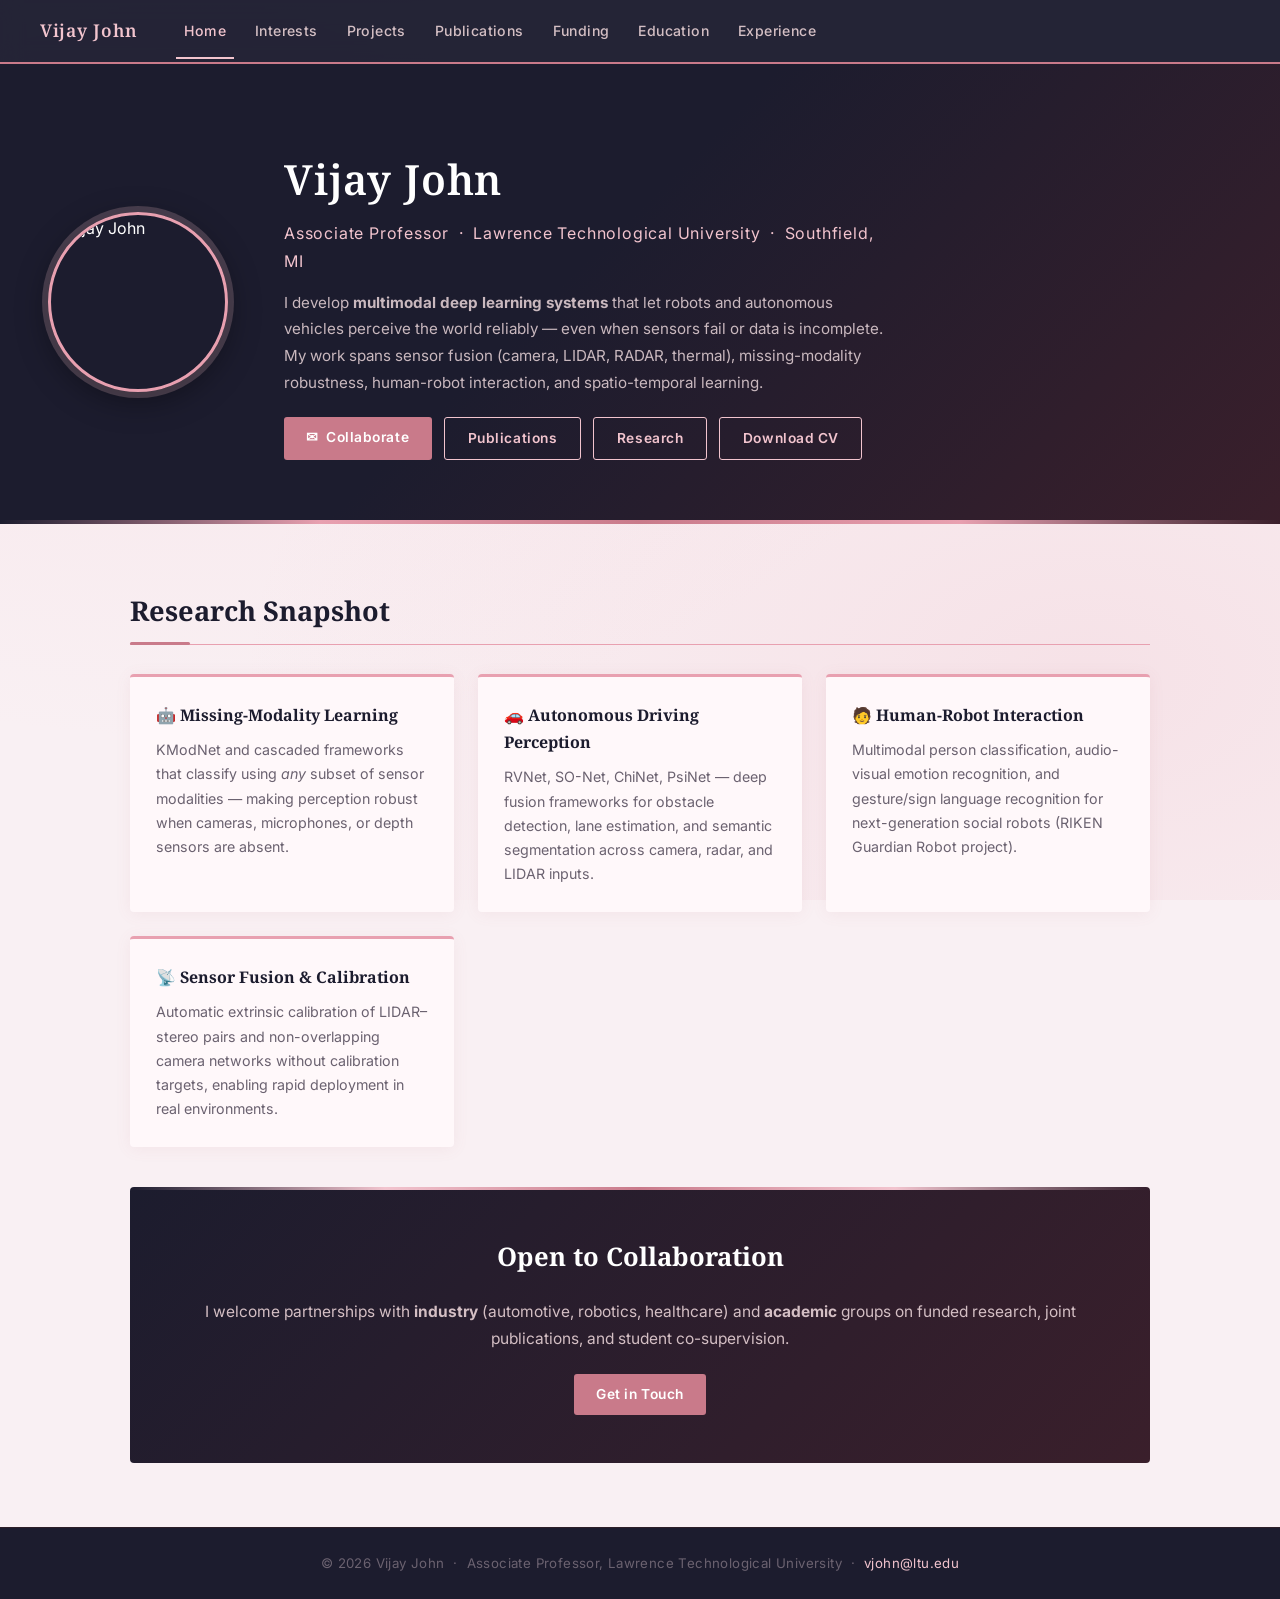
==== index.html @ f73c9e09 "Add files via upload" ====
<!DOCTYPE html>
<html lang="en">
<head>
  <meta charset="UTF-8"/><meta name="viewport" content="width=device-width,initial-scale=1.0"/>
  <title>Home – Vijay John</title>
  <link rel="stylesheet" href="style.css"/>
</head>
<body>
  <nav>
    <span class="brand">Vijay John</span>
      <a href="index.html" class="active">Home</a>
      <a href="interests.html" class="">Interests</a>
      <a href="projects.html" class="">Projects</a>
      <a href="publications.html" class="">Publications</a>
      <a href="funding.html" class="">Funding</a>
      <a href="education.html" class="">Education</a>
      <a href="experience.html" class="">Experience</a>
  </nav>

  <header class="hero">
    <img src="vijayjohn.jpeg" alt="Vijay John"/>
    <div class="hero-text">
      <h1>Vijay John</h1>
      <p class="title">Associate Professor &nbsp;·&nbsp; Lawrence Technological University &nbsp;·&nbsp; Southfield, MI</p>
      <p>I develop <strong>multimodal deep learning systems</strong> that let robots and autonomous vehicles perceive the world reliably — even when sensors fail or data is incomplete. My work spans sensor fusion (camera, LIDAR, RADAR, thermal), missing-modality robustness, human-robot interaction, and spatio-temporal learning.</p>
      <div class="hero-links">
        <a class="btn btn-primary" href="mailto:vjohn@ltu.edu">&#9993;&nbsp; Collaborate</a>
        <a class="btn btn-outline"  href="publications.html">Publications</a>
        <a class="btn btn-outline"  href="projects.html">Research</a>
        <a class="btn btn-outline"  href="CV_2026.pdf" target="_blank">Download CV</a>
      </div>
    </div>
  </header>

  <div class="section">
    <h2>Research Snapshot</h2>
    <div class="card-grid">
      <div class="card"><h3>🤖 Missing-Modality Learning</h3><p>KModNet and cascaded frameworks that classify using <em>any</em> subset of sensor modalities — making perception robust when cameras, microphones, or depth sensors are absent.</p></div>
      <div class="card"><h3>🚗 Autonomous Driving Perception</h3><p>RVNet, SO-Net, ChiNet, PsiNet — deep fusion frameworks for obstacle detection, lane estimation, and semantic segmentation across camera, radar, and LIDAR inputs.</p></div>
      <div class="card"><h3>🧑 Human-Robot Interaction</h3><p>Multimodal person classification, audio-visual emotion recognition, and gesture/sign language recognition for next-generation social robots (RIKEN Guardian Robot project).</p></div>
      <div class="card"><h3>📡 Sensor Fusion &amp; Calibration</h3><p>Automatic extrinsic calibration of LIDAR–stereo pairs and non-overlapping camera networks without calibration targets, enabling rapid deployment in real environments.</p></div>
    </div>
    <div class="collab-box">
      <h2>Open to Collaboration</h2>
      <p>I welcome partnerships with <strong>industry</strong> (automotive, robotics, healthcare) and <strong>academic</strong> groups on funded research, joint publications, and student co-supervision.</p>
      <a class="btn btn-primary" href="mailto:vjohn@ltu.edu">Get in Touch</a>
    </div>
  </div>
  <footer>
    &copy; 2026 Vijay John &nbsp;&middot;&nbsp; Associate Professor, Lawrence Technological University
    &nbsp;&middot;&nbsp; <a href="mailto:vjohn@ltu.edu">vjohn@ltu.edu</a>
  </footer>
</body>
</html>
---- style.css ----
/* style.css — Sakura-inspired elegant theme */
@import url('https://fonts.googleapis.com/css2?family=Noto+Serif:ital,wght@0,400;0,600;1,400&family=Inter:wght@300;400;500;600&display=swap');

:root {
  --ink:        #1c1c2e;
  --sakura-1:   #f2c4ce;   /* soft petal pink */
  --sakura-2:   #e8a0b0;   /* deeper petal    */
  --sakura-3:   #c97a8a;   /* dark petal      */
  --mist:       #f9f0f3;   /* misty background */
  --parchment:  #fff8fa;   /* card background  */
  --stone:      #6b6270;   /* muted text       */
  --gold:       #b5804a;   /* accent gold      */
  --white:      #ffffff;
}

* { margin: 0; padding: 0; box-sizing: border-box; }

body {
  font-family: 'Inter', sans-serif;
  background: var(--mist);
  color: var(--ink);
  line-height: 1.7;
}

/* ── subtle washi-paper texture via gradient ── */
body::before {
  content: '';
  position: fixed; inset: 0; z-index: -1;
  background:
    radial-gradient(ellipse at 15% 20%, rgba(242,196,206,.25) 0%, transparent 55%),
    radial-gradient(ellipse at 85% 75%, rgba(232,160,176,.18) 0%, transparent 55%),
    var(--mist);
}

/* ══ NAV ══════════════════════════════════════════════════════════ */
nav {
  background: rgba(28, 28, 46, 0.96);
  backdrop-filter: blur(10px);
  position: sticky; top: 0; z-index: 100;
  display: flex; align-items: center; flex-wrap: wrap;
  padding: 0 2.5rem;
  border-bottom: 2px solid var(--sakura-3);
}
nav .brand {
  color: var(--sakura-1);
  font-family: 'Noto Serif', serif;
  font-size: 1.1rem; font-weight: 600;
  padding: 1rem 2rem 1rem 0;
  letter-spacing: .04em;
}
nav a {
  color: #d4bfc4;
  text-decoration: none;
  padding: 1rem .9rem;
  font-size: .88rem;
  font-weight: 500;
  letter-spacing: .03em;
  transition: color .25s;
  position: relative;
}
nav a::after {
  content: '';
  position: absolute; bottom: 0; left: 50%; right: 50%;
  height: 2px; background: var(--sakura-1);
  transition: left .25s, right .25s;
}
nav a:hover::after, nav a.active::after { left: .4rem; right: .4rem; }
nav a:hover, nav a.active { color: var(--sakura-1); }

/* ══ HERO ════════════════════════════════════════════════════════= */
.hero {
  background: linear-gradient(135deg, var(--ink) 45%, #3a1f2b 100%);
  color: var(--white);
  padding: 5rem 3rem 4rem;
  display: flex; align-items: center; gap: 3.5rem; flex-wrap: wrap;
  position: relative; overflow: hidden;
}
/* subtle horizontal brush stroke decoration */
.hero::after {
  content: '';
  position: absolute; bottom: 0; left: 0; right: 0;
  height: 4px;
  background: linear-gradient(90deg, transparent, var(--sakura-2), var(--sakura-3), var(--sakura-2), transparent);
}
.hero img {
  width: 180px; height: 180px; border-radius: 50%;
  border: 3px solid var(--sakura-2);
  box-shadow: 0 0 0 6px rgba(242,196,206,.2), 0 8px 32px rgba(0,0,0,.4);
  object-fit: cover; flex-shrink: 0;
}
.hero-text h1 {
  font-family: 'Noto Serif', serif;
  font-size: 2.6rem; font-weight: 600;
  letter-spacing: .02em; margin-bottom: .3rem;
}
.hero-text .title {
  font-size: 1rem; color: var(--sakura-1);
  font-weight: 400; letter-spacing: .05em;
  margin-bottom: .9rem;
}
.hero-text p {
  font-size: .95rem; max-width: 600px;
  color: #c9b8be; line-height: 1.75;
}
.hero-links { margin-top: 1.3rem; display: flex; gap: .8rem; flex-wrap: wrap; }

.btn {
  display: inline-block; padding: .55rem 1.4rem;
  border-radius: 3px; font-size: .86rem;
  font-weight: 600; letter-spacing: .04em;
  text-decoration: none; transition: all .2s;
}
.btn-primary { background: var(--sakura-3); color: #fff; }
.btn-outline  { border: 1.5px solid var(--sakura-1); color: var(--sakura-1); }
.btn:hover { opacity: .85; transform: translateY(-2px); box-shadow: 0 4px 14px rgba(0,0,0,.2); }

/* ══ SECTION ═══════════════════════════════════════════════════════ */
.section { padding: 4rem 2.5rem; max-width: 1100px; margin: 0 auto; }

.section h2 {
  font-family: 'Noto Serif', serif;
  font-size: 1.7rem; color: var(--ink);
  margin-bottom: 1.8rem;
  padding-bottom: .6rem;
  border-bottom: 1px solid var(--sakura-2);
  position: relative;
}
.section h2::after {
  content: '';
  position: absolute; bottom: -1px; left: 0;
  width: 60px; height: 3px;
  background: var(--sakura-3);
  border-radius: 2px;
}

/* ══ CARDS ══════════════════════════════════════════════════════════ */
.card-grid { display: grid; grid-template-columns: repeat(auto-fill, minmax(290px,1fr)); gap: 1.5rem; }

.card {
  background: var(--parchment);
  border-radius: 4px;
  padding: 1.6rem;
  box-shadow: 0 2px 16px rgba(180,100,120,.08);
  border-top: 3px solid var(--sakura-2);
  transition: transform .25s, box-shadow .25s;
}
.card:hover {
  transform: translateY(-5px);
  box-shadow: 0 8px 28px rgba(180,100,120,.15);
  border-top-color: var(--sakura-3);
}
.card h3 {
  font-family: 'Noto Serif', serif;
  color: var(--ink); font-size: 1rem;
  margin-bottom: .55rem;
}
.card .meta {
  font-size: .78rem; color: var(--sakura-3);
  font-weight: 600; letter-spacing: .05em;
  text-transform: uppercase; margin-bottom: .6rem;
}
.card p, .card ul { font-size: .89rem; color: var(--stone); line-height: 1.7; }
.card ul { padding-left: 1.2rem; }
.card ul li { margin-bottom: .35rem; }

.tag {
  display: inline-block;
  background: rgba(201,122,138,.1);
  color: var(--sakura-3);
  font-size: .73rem; font-weight: 600;
  padding: .2rem .7rem; border-radius: 2px;
  margin: .25rem .2rem 0 0; letter-spacing: .03em;
}

/* ══ TIMELINE ═══════════════════════════════════════════════════════ */
.timeline { position: relative; padding-left: 2.2rem; }
.timeline::before {
  content: ''; position: absolute; left: .7rem; top: 0; bottom: 0;
  width: 1px; background: linear-gradient(to bottom, var(--sakura-2), transparent);
}
.tl-item { position: relative; margin-bottom: 2rem; }
.tl-item::before {
  content: ''; position: absolute; left: -1.9rem; top: .5rem;
  width: 11px; height: 11px; border-radius: 50%;
  background: var(--parchment);
  border: 2px solid var(--sakura-3);
  box-shadow: 0 0 0 3px rgba(201,122,138,.2);
}
.tl-item h3 {
  font-family: 'Noto Serif', serif;
  font-size: 1.02rem; color: var(--ink);
}
.tl-item .tl-meta {
  font-size: .79rem; color: var(--sakura-3);
  font-weight: 600; letter-spacing: .05em;
  text-transform: uppercase; margin: .25rem 0 .5rem;
}
.tl-item p { font-size: .89rem; color: var(--stone); line-height: 1.7; }

/* ══ PUBLICATION LIST ═══════════════════════════════════════════════ */
.pub-list { list-style: none; }
.pub-list li {
  background: var(--parchment);
  border-radius: 3px;
  padding: 1.1rem 1.4rem 1.1rem 1.6rem;
  margin-bottom: 1rem;
  box-shadow: 0 1px 8px rgba(180,100,120,.07);
  border-left: 3px solid var(--sakura-2);
  font-size: .89rem; line-height: 1.7;
  transition: border-color .2s;
}
.pub-list li:hover { border-left-color: var(--sakura-3); }
.pub-list li .venue { font-style: italic; color: #888; }
.pub-list li .award { color: var(--gold); font-weight: 700; font-size: .8rem; }

/* ══ INTERESTS ══════════════════════════════════════════════════════ */
.interest-grid { display: grid; grid-template-columns: repeat(auto-fill, minmax(230px,1fr)); gap: 1.4rem; }
.interest-card {
  background: var(--parchment); border-radius: 4px;
  padding: 1.6rem 1.4rem;
  box-shadow: 0 2px 12px rgba(180,100,120,.08);
  text-align: center;
  border-bottom: 2px solid var(--sakura-1);
  transition: border-color .2s, transform .2s;
}
.interest-card:hover { border-bottom-color: var(--sakura-3); transform: translateY(-3px); }
.interest-card .icon { font-size: 2rem; margin-bottom: .7rem; }
.interest-card h3 { font-family: 'Noto Serif', serif; color: var(--ink); font-size: .97rem; margin-bottom: .45rem; }
.interest-card p  { font-size: .85rem; color: var(--stone); line-height: 1.6; }

/* ══ COLLAB CTA ══════════════════════════════════════════════════════ */
.collab-box {
  background: linear-gradient(135deg, var(--ink) 0%, #3a1f2b 100%);
  color: var(--white); border-radius: 4px;
  padding: 3rem 2.5rem; text-align: center; margin-top: 2.5rem;
  position: relative; overflow: hidden;
}
.collab-box::before {
  content: '';
  position: absolute; top: 0; left: 0; right: 0;
  height: 3px;
  background: linear-gradient(90deg, transparent, var(--sakura-1), var(--sakura-3), var(--sakura-1), transparent);
}
.collab-box h2 {
  border: none; color: var(--white);
  font-size: 1.6rem; margin-bottom: .7rem;
}
.collab-box h2::after { display: none; }
.collab-box p { color: #d4bfc4; margin-bottom: 1.4rem; font-size: .97rem; }

/* ══ FOOTER ══════════════════════════════════════════════════════════ */
footer {
  background: var(--ink);
  color: var(--stone);
  text-align: center;
  padding: 1.5rem;
  font-size: .83rem;
  border-top: 1px solid #2e1f28;
  letter-spacing: .03em;
}
footer a { color: var(--sakura-1); text-decoration: none; }

/* ══ RESPONSIVE ══════════════════════════════════════════════════════ */
@media (max-width: 640px) {
  .hero { flex-direction: column; text-align: center; padding: 3rem 1.5rem; }
  .hero-links { justify-content: center; }
  .section { padding: 2.5rem 1.2rem; }
  nav { padding: 0 1rem; }
}
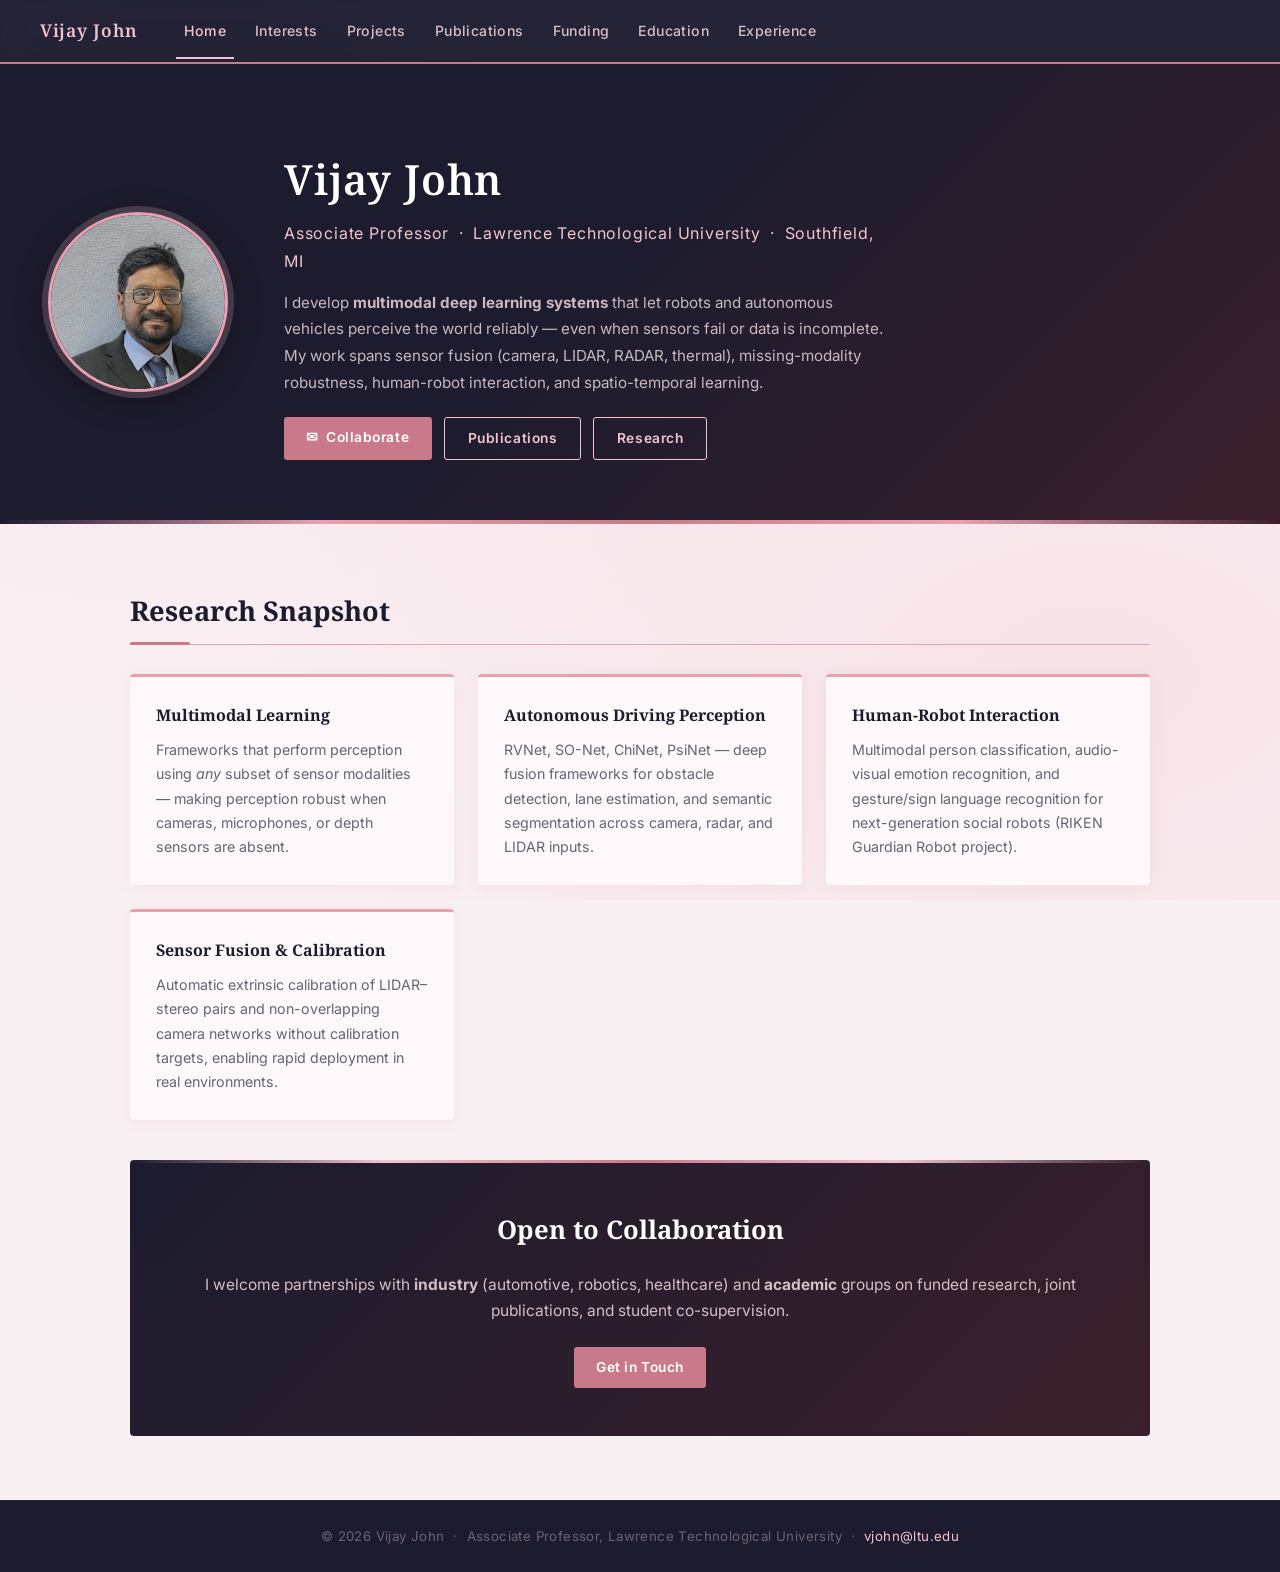
==== commit 788ecdcf: "Update index.html" ====
--- a/index.html
+++ b/index.html
@@ -18,7 +18,7 @@
   </nav>
 
   <header class="hero">
-    <img src="vijayjohn.jpeg" alt="Vijay John"/>
+    <img src="Vijay_Bio.png" alt="Vijay John"/>
     <div class="hero-text">
       <h1>Vijay John</h1>
       <p class="title">Associate Professor &nbsp;·&nbsp; Lawrence Technological University &nbsp;·&nbsp; Southfield, MI</p>
@@ -27,7 +27,6 @@
         <a class="btn btn-primary" href="mailto:vjohn@ltu.edu">&#9993;&nbsp; Collaborate</a>
         <a class="btn btn-outline"  href="publications.html">Publications</a>
         <a class="btn btn-outline"  href="projects.html">Research</a>
-        <a class="btn btn-outline"  href="CV_2026.pdf" target="_blank">Download CV</a>
       </div>
     </div>
   </header>
@@ -35,10 +34,10 @@
   <div class="section">
     <h2>Research Snapshot</h2>
     <div class="card-grid">
-      <div class="card"><h3>🤖 Missing-Modality Learning</h3><p>KModNet and cascaded frameworks that classify using <em>any</em> subset of sensor modalities — making perception robust when cameras, microphones, or depth sensors are absent.</p></div>
-      <div class="card"><h3>🚗 Autonomous Driving Perception</h3><p>RVNet, SO-Net, ChiNet, PsiNet — deep fusion frameworks for obstacle detection, lane estimation, and semantic segmentation across camera, radar, and LIDAR inputs.</p></div>
-      <div class="card"><h3>🧑 Human-Robot Interaction</h3><p>Multimodal person classification, audio-visual emotion recognition, and gesture/sign language recognition for next-generation social robots (RIKEN Guardian Robot project).</p></div>
-      <div class="card"><h3>📡 Sensor Fusion &amp; Calibration</h3><p>Automatic extrinsic calibration of LIDAR–stereo pairs and non-overlapping camera networks without calibration targets, enabling rapid deployment in real environments.</p></div>
+      <div class="card"><h3>Multimodal Learning</h3><p> Frameworks that perform perception using <em>any</em> subset of sensor modalities — making perception robust when cameras, microphones, or depth sensors are absent.</p></div>
+      <div class="card"><h3>Autonomous Driving Perception</h3><p>RVNet, SO-Net, ChiNet, PsiNet — deep fusion frameworks for obstacle detection, lane estimation, and semantic segmentation across camera, radar, and LIDAR inputs.</p></div>
+      <div class="card"><h3>Human-Robot Interaction</h3><p>Multimodal person classification, audio-visual emotion recognition, and gesture/sign language recognition for next-generation social robots (RIKEN Guardian Robot project).</p></div>
+      <div class="card"><h3>Sensor Fusion &amp; Calibration</h3><p>Automatic extrinsic calibration of LIDAR–stereo pairs and non-overlapping camera networks without calibration targets, enabling rapid deployment in real environments.</p></div>
     </div>
     <div class="collab-box">
       <h2>Open to Collaboration</h2>
@@ -51,4 +50,4 @@
     &nbsp;&middot;&nbsp; <a href="mailto:vjohn@ltu.edu">vjohn@ltu.edu</a>
   </footer>
 </body>
-</html>+</html>
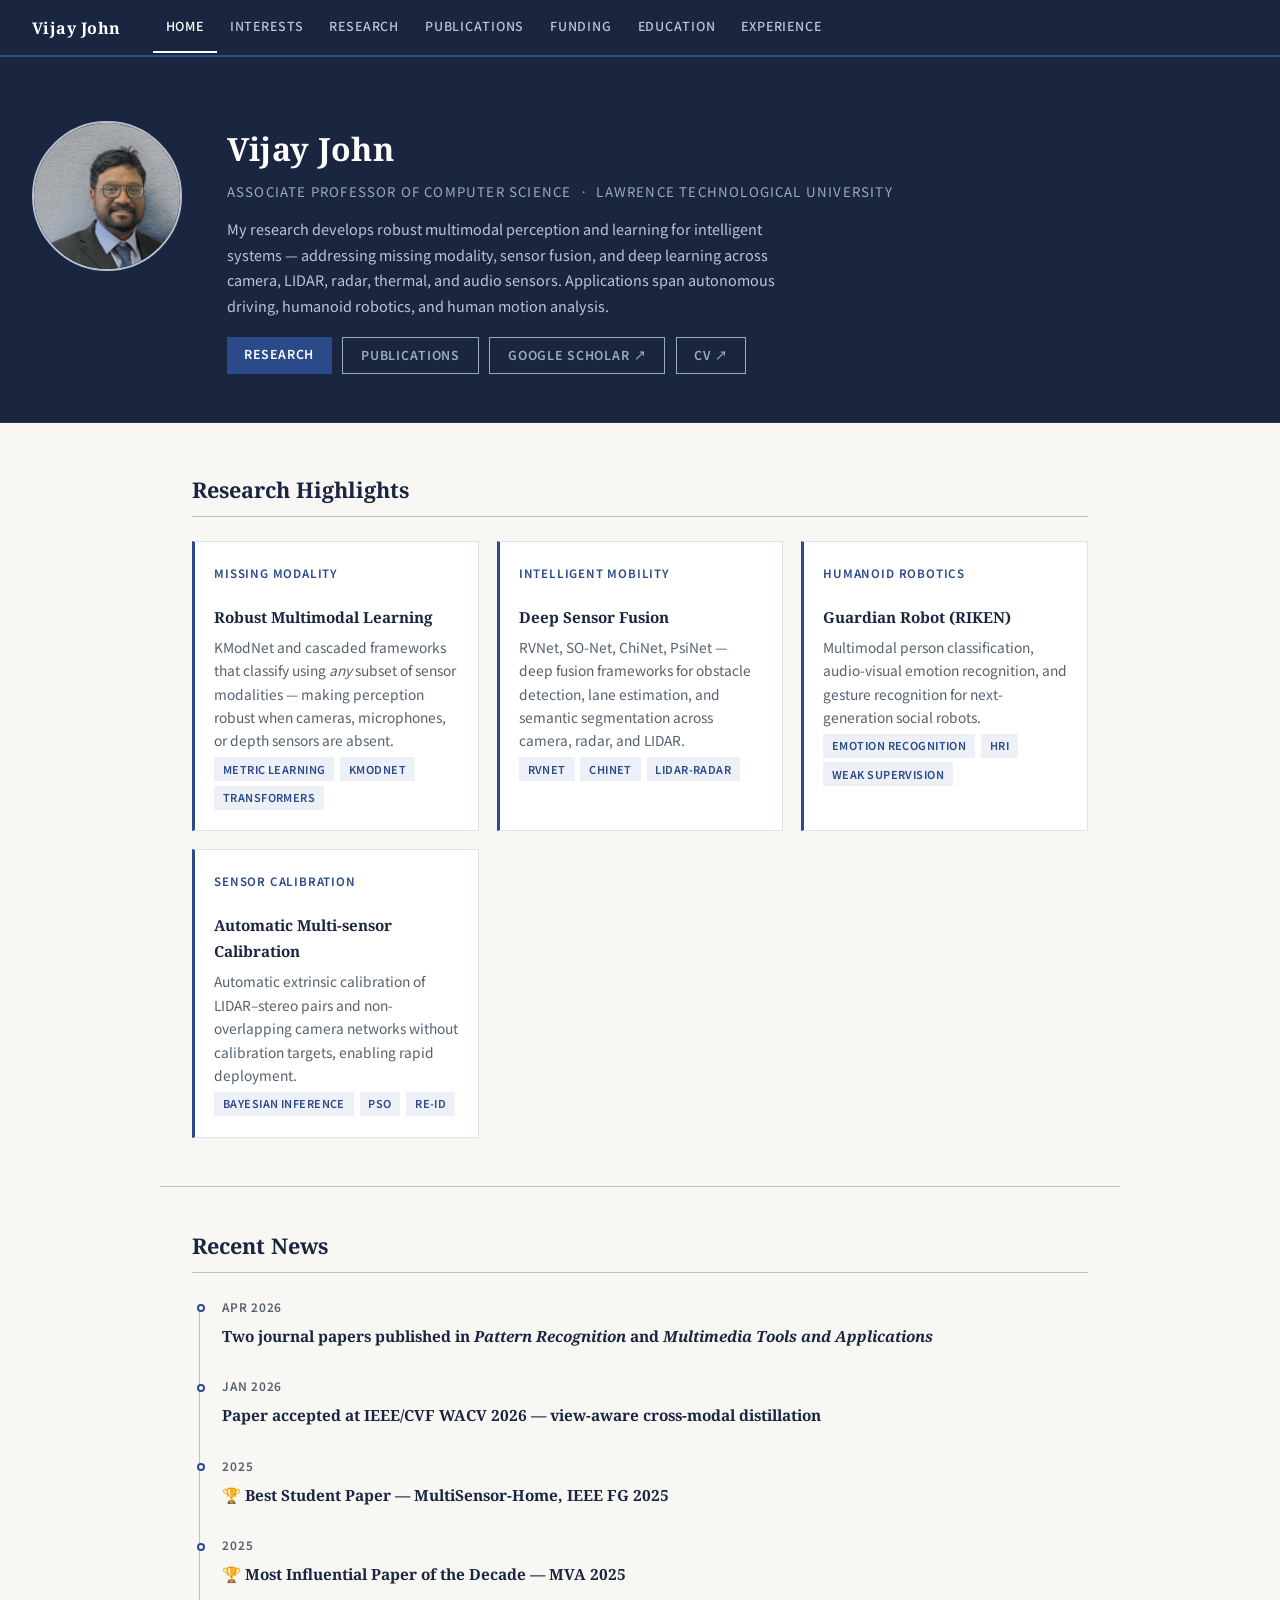
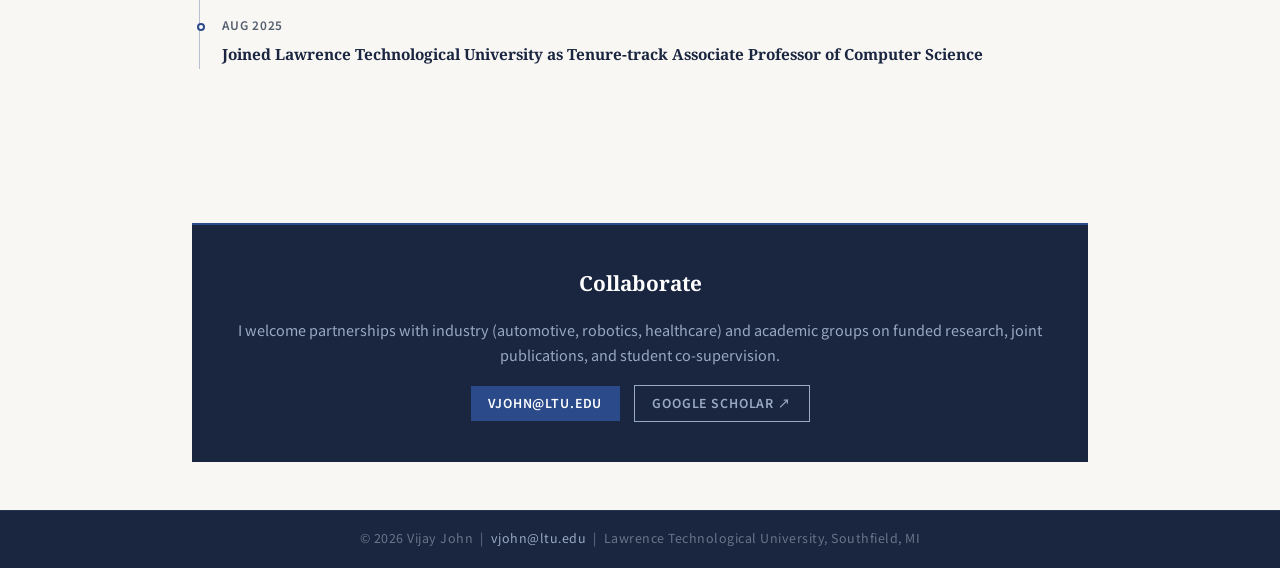
==== commit 78684f10: "Add files via upload" ====
--- a/index.html
+++ b/index.html
@@ -1,53 +1,122 @@
 <!DOCTYPE html>
 <html lang="en">
 <head>
-  <meta charset="UTF-8"/><meta name="viewport" content="width=device-width,initial-scale=1.0"/>
-  <title>Home – Vijay John</title>
-  <link rel="stylesheet" href="style.css"/>
+  <meta charset="UTF-8" />
+  <meta name="viewport" content="width=device-width, initial-scale=1.0" />
+  <title>Vijay John, PhD — Lawrence Technological University</title>
+  <link rel="stylesheet" href="style.css" />
 </head>
 <body>
-  <nav>
-    <span class="brand">Vijay John</span>
-      <a href="index.html" class="active">Home</a>
-      <a href="interests.html" class="">Interests</a>
-      <a href="projects.html" class="">Projects</a>
-      <a href="publications.html" class="">Publications</a>
-      <a href="funding.html" class="">Funding</a>
-      <a href="education.html" class="">Education</a>
-      <a href="experience.html" class="">Experience</a>
-  </nav>
 
-  <header class="hero">
-    <img src="Vijay_Bio.png" alt="Vijay John"/>
-    <div class="hero-text">
-      <h1>Vijay John</h1>
-      <p class="title">Associate Professor &nbsp;·&nbsp; Lawrence Technological University &nbsp;·&nbsp; Southfield, MI</p>
-      <p>I develop <strong>multimodal deep learning systems</strong> that let robots and autonomous vehicles perceive the world reliably — even when sensors fail or data is incomplete. My work spans sensor fusion (camera, LIDAR, RADAR, thermal), missing-modality robustness, human-robot interaction, and spatio-temporal learning.</p>
-      <div class="hero-links">
-        <a class="btn btn-primary" href="mailto:vjohn@ltu.edu">&#9993;&nbsp; Collaborate</a>
-        <a class="btn btn-outline"  href="publications.html">Publications</a>
-        <a class="btn btn-outline"  href="projects.html">Research</a>
-      </div>
-    </div>
-  </header>
+<nav>
+  <span class="brand">Vijay John</span>
+  <a href="index.html" class="active">Home</a>
+  <a href="interests.html">Interests</a>
+  <a href="research.html">Research</a>
+  <a href="publications.html">Publications</a>
+  <a href="funding.html">Funding</a>
+  <a href="education.html">Education</a>
+  <a href="experience.html">Experience</a>
+</nav>
 
-  <div class="section">
-    <h2>Research Snapshot</h2>
-    <div class="card-grid">
-      <div class="card"><h3>Multimodal Learning</h3><p> Frameworks that perform perception using <em>any</em> subset of sensor modalities — making perception robust when cameras, microphones, or depth sensors are absent.</p></div>
-      <div class="card"><h3>Autonomous Driving Perception</h3><p>RVNet, SO-Net, ChiNet, PsiNet — deep fusion frameworks for obstacle detection, lane estimation, and semantic segmentation across camera, radar, and LIDAR inputs.</p></div>
-      <div class="card"><h3>Human-Robot Interaction</h3><p>Multimodal person classification, audio-visual emotion recognition, and gesture/sign language recognition for next-generation social robots (RIKEN Guardian Robot project).</p></div>
-      <div class="card"><h3>Sensor Fusion &amp; Calibration</h3><p>Automatic extrinsic calibration of LIDAR–stereo pairs and non-overlapping camera networks without calibration targets, enabling rapid deployment in real environments.</p></div>
-    </div>
-    <div class="collab-box">
-      <h2>Open to Collaboration</h2>
-      <p>I welcome partnerships with <strong>industry</strong> (automotive, robotics, healthcare) and <strong>academic</strong> groups on funded research, joint publications, and student co-supervision.</p>
-      <a class="btn btn-primary" href="mailto:vjohn@ltu.edu">Get in Touch</a>
+<section class="hero">
+  <img src="Vijay_Bio.png" alt="Vijay John" />
+  <div class="hero-text">
+    <h1>Vijay John</h1>
+    <div class="title">Associate Professor of Computer Science &nbsp;·&nbsp; Lawrence Technological University</div>
+    <p>
+      My research develops robust multimodal perception and learning for intelligent systems —
+      addressing missing modality, sensor fusion, and deep learning across camera, LIDAR, radar,
+      thermal, and audio sensors. Applications span autonomous driving, humanoid robotics,
+      and human motion analysis.
+    </p>
+    <div class="hero-links">
+      <a href="research.html" class="btn btn-primary">Research</a>
+      <a href="publications.html" class="btn btn-outline">Publications</a>
+      <a href="https://scholar.google.com/citations?user=Wv71RXYAAAAJ&hl=en" target="_blank" class="btn btn-outline">Google Scholar ↗</a>
+      <a href="CV_2026.pdf" target="_blank" class="btn btn-outline">CV ↗</a>
     </div>
   </div>
-  <footer>
-    &copy; 2026 Vijay John &nbsp;&middot;&nbsp; Associate Professor, Lawrence Technological University
-    &nbsp;&middot;&nbsp; <a href="mailto:vjohn@ltu.edu">vjohn@ltu.edu</a>
-  </footer>
+</section>
+
+<div class="section">
+  <h2>Research Highlights</h2>
+  <div class="card-grid">
+    <div class="card">
+      <div class="meta">Missing Modality</div>
+      <h3>Robust Multimodal Learning</h3>
+      <p>KModNet and cascaded frameworks that classify using <em>any</em> subset of sensor modalities — making perception robust when cameras, microphones, or depth sensors are absent.</p>
+      <span class="tag">Metric Learning</span>
+      <span class="tag">KModNet</span>
+      <span class="tag">Transformers</span>
+    </div>
+    <div class="card">
+      <div class="meta">Intelligent Mobility</div>
+      <h3>Deep Sensor Fusion</h3>
+      <p>RVNet, SO-Net, ChiNet, PsiNet — deep fusion frameworks for obstacle detection, lane estimation, and semantic segmentation across camera, radar, and LIDAR.</p>
+      <span class="tag">RVNet</span>
+      <span class="tag">ChiNet</span>
+      <span class="tag">LIDAR-Radar</span>
+    </div>
+    <div class="card">
+      <div class="meta">Humanoid Robotics</div>
+      <h3>Guardian Robot (RIKEN)</h3>
+      <p>Multimodal person classification, audio-visual emotion recognition, and gesture recognition for next-generation social robots.</p>
+      <span class="tag">Emotion Recognition</span>
+      <span class="tag">HRI</span>
+      <span class="tag">Weak Supervision</span>
+    </div>
+    <div class="card">
+      <div class="meta">Sensor Calibration</div>
+      <h3>Automatic Multi-sensor Calibration</h3>
+      <p>Automatic extrinsic calibration of LIDAR–stereo pairs and non-overlapping camera networks without calibration targets, enabling rapid deployment.</p>
+      <span class="tag">Bayesian Inference</span>
+      <span class="tag">PSO</span>
+      <span class="tag">Re-ID</span>
+    </div>
+  </div>
+</div>
+
+<div class="section" style="border-top:1px solid var(--rule); padding-top:2.5rem;">
+  <h2>Recent News</h2>
+  <div class="timeline">
+    <div class="tl-item">
+      <div class="tl-meta">Apr 2026</div>
+      <h3>Two journal papers published in <em>Pattern Recognition</em> and <em>Multimedia Tools and Applications</em></h3>
+    </div>
+    <div class="tl-item">
+      <div class="tl-meta">Jan 2026</div>
+      <h3>Paper accepted at IEEE/CVF WACV 2026 — view-aware cross-modal distillation</h3>
+    </div>
+    <div class="tl-item">
+      <div class="tl-meta">2025</div>
+      <h3>🏆 Best Student Paper — MultiSensor-Home, IEEE FG 2025</h3>
+    </div>
+    <div class="tl-item">
+      <div class="tl-meta">2025</div>
+      <h3>🏆 Most Influential Paper of the Decade — MVA 2025</h3>
+    </div>
+    <div class="tl-item">
+      <div class="tl-meta">Aug 2025</div>
+      <h3>Joined Lawrence Technological University as Tenure-track Associate Professor of Computer Science</h3>
+    </div>
+  </div>
+</div>
+
+<div class="section">
+  <div class="collab-box">
+    <h2>Collaborate</h2>
+    <p>I welcome partnerships with industry (automotive, robotics, healthcare) and academic groups on funded research, joint publications, and student co-supervision.</p>
+    <a href="mailto:vjohn@ltu.edu" class="btn btn-primary">vjohn@ltu.edu</a>
+    <a href="https://scholar.google.com/citations?user=Wv71RXYAAAAJ&hl=en" target="_blank" class="btn btn-outline" style="margin-left:0.6rem;">Google Scholar ↗</a>
+  </div>
+</div>
+
+<footer>
+  &copy; 2026 Vijay John &nbsp;|&nbsp;
+  <a href="mailto:vjohn@ltu.edu">vjohn@ltu.edu</a> &nbsp;|&nbsp;
+  Lawrence Technological University, Southfield, MI
+</footer>
+
 </body>
 </html>
--- a/style.css
+++ b/style.css
@@ -1,269 +1,290 @@
-/* style.css — Sakura-inspired elegant theme */
-@import url('https://fonts.googleapis.com/css2?family=Noto+Serif:ital,wght@0,400;0,600;1,400&family=Inter:wght@300;400;500;600&display=swap');
+/* ============================================================
+   style.css — Minimalist Academic Theme
+   Vijay John — Lawrence Technological University
+   ============================================================ */
+
+@import url('https://fonts.googleapis.com/css2?family=Noto+Sans+JP:wght@300;400;500;700&family=Noto+Serif:ital,wght@0,400;0,700;1,400&display=swap');
+
+*, *::before, *::after { margin: 0; padding: 0; box-sizing: border-box; }
 
 :root {
-  --ink:        #1c1c2e;
-  --sakura-1:   #f2c4ce;   /* soft petal pink */
-  --sakura-2:   #e8a0b0;   /* deeper petal    */
-  --sakura-3:   #c97a8a;   /* dark petal      */
-  --mist:       #f9f0f3;   /* misty background */
-  --parchment:  #fff8fa;   /* card background  */
-  --stone:      #6b6270;   /* muted text       */
-  --gold:       #b5804a;   /* accent gold      */
-  --white:      #ffffff;
-}
-
-* { margin: 0; padding: 0; box-sizing: border-box; }
+  --navy:      #1a2540;
+  --navy-mid:  #253356;
+  --accent:    #2a4a8a;
+  --rule:      #b8bfcf;
+  --bg:        #f8f7f4;
+  --surface:   #ffffff;
+  --text:      #1e1e1e;
+  --muted:     #55606f;
+  --gold:      #8a6b28;
+  --font-body: 'Noto Sans JP', 'Helvetica Neue', Arial, sans-serif;
+  --font-head: 'Noto Serif', Georgia, 'Times New Roman', serif;
+  --max-w:     960px;
+}
+
+html { font-size: 16px; scroll-behavior: smooth; }
 
 body {
-  font-family: 'Inter', sans-serif;
-  background: var(--mist);
-  color: var(--ink);
-  line-height: 1.7;
-}
-
-/* ── subtle washi-paper texture via gradient ── */
-body::before {
-  content: '';
-  position: fixed; inset: 0; z-index: -1;
-  background:
-    radial-gradient(ellipse at 15% 20%, rgba(242,196,206,.25) 0%, transparent 55%),
-    radial-gradient(ellipse at 85% 75%, rgba(232,160,176,.18) 0%, transparent 55%),
-    var(--mist);
-}
-
-/* ══ NAV ══════════════════════════════════════════════════════════ */
+  font-family: var(--font-body);
+  background: var(--bg);
+  color: var(--text);
+  line-height: 1.75;
+  font-weight: 400;
+}
+
 nav {
-  background: rgba(28, 28, 46, 0.96);
-  backdrop-filter: blur(10px);
+  background: var(--navy);
   position: sticky; top: 0; z-index: 100;
   display: flex; align-items: center; flex-wrap: wrap;
-  padding: 0 2.5rem;
-  border-bottom: 2px solid var(--sakura-3);
-}
+  padding: 0 2rem;
+  border-bottom: 2px solid var(--accent);
+}
+
 nav .brand {
-  color: var(--sakura-1);
-  font-family: 'Noto Serif', serif;
-  font-size: 1.1rem; font-weight: 600;
-  padding: 1rem 2rem 1rem 0;
-  letter-spacing: .04em;
-}
+  font-family: var(--font-head);
+  font-size: 1rem; font-weight: 700;
+  color: #ffffff;
+  padding: 0.85rem 2rem 0.85rem 0;
+  letter-spacing: 0.03em;
+  text-decoration: none;
+}
+
 nav a {
-  color: #d4bfc4;
+  color: #b8c2d4;
   text-decoration: none;
-  padding: 1rem .9rem;
-  font-size: .88rem;
+  padding: 0.85rem 0.8rem;
+  font-size: 0.78rem;
   font-weight: 500;
-  letter-spacing: .03em;
-  transition: color .25s;
-  position: relative;
-}
-nav a::after {
-  content: '';
-  position: absolute; bottom: 0; left: 50%; right: 50%;
-  height: 2px; background: var(--sakura-1);
-  transition: left .25s, right .25s;
-}
-nav a:hover::after, nav a.active::after { left: .4rem; right: .4rem; }
-nav a:hover, nav a.active { color: var(--sakura-1); }
-
-/* ══ HERO ════════════════════════════════════════════════════════= */
+  letter-spacing: 0.07em;
+  text-transform: uppercase;
+  transition: color 0.2s;
+  border-bottom: 2px solid transparent;
+}
+
+nav a:hover,
+nav a.active { color: #ffffff; border-bottom-color: #ffffff; }
+
 .hero {
-  background: linear-gradient(135deg, var(--ink) 45%, #3a1f2b 100%);
-  color: var(--white);
-  padding: 5rem 3rem 4rem;
-  display: flex; align-items: center; gap: 3.5rem; flex-wrap: wrap;
-  position: relative; overflow: hidden;
-}
-/* subtle horizontal brush stroke decoration */
-.hero::after {
-  content: '';
-  position: absolute; bottom: 0; left: 0; right: 0;
-  height: 4px;
-  background: linear-gradient(90deg, transparent, var(--sakura-2), var(--sakura-3), var(--sakura-2), transparent);
-}
+  background: var(--navy);
+  color: #ffffff;
+  padding: 4rem 2rem 3rem;
+  display: flex; align-items: flex-start; gap: 2.8rem; flex-wrap: wrap;
+  border-bottom: 1px solid var(--navy-mid);
+}
+
 .hero img {
-  width: 180px; height: 180px; border-radius: 50%;
-  border: 3px solid var(--sakura-2);
-  box-shadow: 0 0 0 6px rgba(242,196,206,.2), 0 8px 32px rgba(0,0,0,.4);
+  width: 150px; height: 150px;
+  border-radius: 50%;
+  border: 2px solid var(--rule);
   object-fit: cover; flex-shrink: 0;
 }
+
 .hero-text h1 {
-  font-family: 'Noto Serif', serif;
-  font-size: 2.6rem; font-weight: 600;
-  letter-spacing: .02em; margin-bottom: .3rem;
-}
+  font-family: var(--font-head);
+  font-size: 2rem; font-weight: 700;
+  letter-spacing: 0.01em;
+  margin-bottom: 0.2rem;
+}
+
 .hero-text .title {
-  font-size: 1rem; color: var(--sakura-1);
-  font-weight: 400; letter-spacing: .05em;
-  margin-bottom: .9rem;
-}
+  font-size: 0.83rem; color: #9aaac0;
+  font-weight: 400; letter-spacing: 0.09em;
+  text-transform: uppercase;
+  margin-bottom: 0.75rem;
+}
+
 .hero-text p {
-  font-size: .95rem; max-width: 600px;
-  color: #c9b8be; line-height: 1.75;
-}
-.hero-links { margin-top: 1.3rem; display: flex; gap: .8rem; flex-wrap: wrap; }
+  font-size: 0.9rem; max-width: 560px;
+  color: #bcc6d8; line-height: 1.8;
+}
+
+.hero-links { margin-top: 1.1rem; display: flex; gap: 0.65rem; flex-wrap: wrap; }
 
 .btn {
-  display: inline-block; padding: .55rem 1.4rem;
-  border-radius: 3px; font-size: .86rem;
-  font-weight: 600; letter-spacing: .04em;
-  text-decoration: none; transition: all .2s;
-}
-.btn-primary { background: var(--sakura-3); color: #fff; }
-.btn-outline  { border: 1.5px solid var(--sakura-1); color: var(--sakura-1); }
-.btn:hover { opacity: .85; transform: translateY(-2px); box-shadow: 0 4px 14px rgba(0,0,0,.2); }
-
-/* ══ SECTION ═══════════════════════════════════════════════════════ */
-.section { padding: 4rem 2.5rem; max-width: 1100px; margin: 0 auto; }
+  display: inline-block;
+  padding: 0.42rem 1.1rem;
+  font-size: 0.77rem; font-weight: 600;
+  letter-spacing: 0.07em; text-transform: uppercase;
+  text-decoration: none;
+  transition: opacity 0.2s;
+}
+
+.btn-primary  { background: var(--accent); color: #fff; }
+.btn-outline  { border: 1.5px solid #9aaac0; color: #9aaac0; }
+.btn:hover    { opacity: 0.78; }
+
+.section {
+  padding: 3rem 2rem;
+  max-width: var(--max-w);
+  margin: 0 auto;
+}
 
 .section h2 {
-  font-family: 'Noto Serif', serif;
-  font-size: 1.7rem; color: var(--ink);
-  margin-bottom: 1.8rem;
-  padding-bottom: .6rem;
-  border-bottom: 1px solid var(--sakura-2);
-  position: relative;
-}
-.section h2::after {
-  content: '';
-  position: absolute; bottom: -1px; left: 0;
-  width: 60px; height: 3px;
-  background: var(--sakura-3);
-  border-radius: 2px;
-}
-
-/* ══ CARDS ══════════════════════════════════════════════════════════ */
-.card-grid { display: grid; grid-template-columns: repeat(auto-fill, minmax(290px,1fr)); gap: 1.5rem; }
+  font-family: var(--font-head);
+  font-size: 1.35rem; font-weight: 700;
+  color: var(--navy);
+  margin-bottom: 1.5rem;
+  padding-bottom: 0.45rem;
+  border-bottom: 1px solid var(--rule);
+}
+
+.section h3 {
+  font-family: var(--font-head);
+  font-size: 1rem; font-weight: 700;
+  color: var(--navy);
+  margin: 1.3rem 0 0.35rem;
+}
+
+.card-grid {
+  display: grid;
+  grid-template-columns: repeat(auto-fill, minmax(270px, 1fr));
+  gap: 1.1rem;
+}
 
 .card {
-  background: var(--parchment);
-  border-radius: 4px;
-  padding: 1.6rem;
-  box-shadow: 0 2px 16px rgba(180,100,120,.08);
-  border-top: 3px solid var(--sakura-2);
-  transition: transform .25s, box-shadow .25s;
-}
-.card:hover {
-  transform: translateY(-5px);
-  box-shadow: 0 8px 28px rgba(180,100,120,.15);
-  border-top-color: var(--sakura-3);
-}
+  background: var(--surface);
+  border: 1px solid #dde2ec;
+  border-left: 3px solid var(--accent);
+  padding: 1.3rem 1.2rem;
+  transition: box-shadow 0.2s;
+}
+
+.card:hover { box-shadow: 0 3px 14px rgba(26,37,64,0.09); }
+
 .card h3 {
-  font-family: 'Noto Serif', serif;
-  color: var(--ink); font-size: 1rem;
-  margin-bottom: .55rem;
-}
+  font-family: var(--font-head);
+  color: var(--navy); font-size: 0.95rem;
+  margin-bottom: 0.35rem;
+}
+
 .card .meta {
-  font-size: .78rem; color: var(--sakura-3);
-  font-weight: 600; letter-spacing: .05em;
-  text-transform: uppercase; margin-bottom: .6rem;
-}
-.card p, .card ul { font-size: .89rem; color: var(--stone); line-height: 1.7; }
-.card ul { padding-left: 1.2rem; }
-.card ul li { margin-bottom: .35rem; }
+  font-size: 0.72rem; color: var(--accent);
+  font-weight: 600; letter-spacing: 0.07em;
+  text-transform: uppercase; margin-bottom: 0.45rem;
+}
+
+.card p, .card ul { font-size: 0.86rem; color: var(--muted); line-height: 1.7; }
+.card ul { padding-left: 1.1rem; }
+.card ul li { margin-bottom: 0.28rem; }
 
 .tag {
   display: inline-block;
-  background: rgba(201,122,138,.1);
-  color: var(--sakura-3);
-  font-size: .73rem; font-weight: 600;
-  padding: .2rem .7rem; border-radius: 2px;
-  margin: .25rem .2rem 0 0; letter-spacing: .03em;
-}
-
-/* ══ TIMELINE ═══════════════════════════════════════════════════════ */
-.timeline { position: relative; padding-left: 2.2rem; }
+  background: #edf0f7;
+  color: var(--accent);
+  font-size: 0.68rem; font-weight: 600;
+  padding: 0.15rem 0.55rem;
+  margin: 0.18rem 0.12rem 0 0;
+  letter-spacing: 0.04em;
+  text-transform: uppercase;
+}
+
+.timeline { position: relative; padding-left: 1.9rem; }
+
 .timeline::before {
-  content: ''; position: absolute; left: .7rem; top: 0; bottom: 0;
-  width: 1px; background: linear-gradient(to bottom, var(--sakura-2), transparent);
-}
-.tl-item { position: relative; margin-bottom: 2rem; }
+  content: '';
+  position: absolute; left: 0.45rem; top: 0.5rem; bottom: 0;
+  width: 1px; background: var(--rule);
+}
+
+.tl-item { position: relative; margin-bottom: 1.6rem; }
+
 .tl-item::before {
-  content: ''; position: absolute; left: -1.9rem; top: .5rem;
-  width: 11px; height: 11px; border-radius: 50%;
-  background: var(--parchment);
-  border: 2px solid var(--sakura-3);
-  box-shadow: 0 0 0 3px rgba(201,122,138,.2);
-}
+  content: '';
+  position: absolute; left: -1.57rem; top: 0.48rem;
+  width: 8px; height: 8px; border-radius: 50%;
+  background: var(--surface);
+  border: 2px solid var(--accent);
+}
+
 .tl-item h3 {
-  font-family: 'Noto Serif', serif;
-  font-size: 1.02rem; color: var(--ink);
-}
+  font-family: var(--font-head);
+  font-size: 0.96rem; color: var(--navy); margin: 0;
+}
+
 .tl-item .tl-meta {
-  font-size: .79rem; color: var(--sakura-3);
-  font-weight: 600; letter-spacing: .05em;
-  text-transform: uppercase; margin: .25rem 0 .5rem;
-}
-.tl-item p { font-size: .89rem; color: var(--stone); line-height: 1.7; }
-
-/* ══ PUBLICATION LIST ═══════════════════════════════════════════════ */
+  font-size: 0.74rem; color: var(--muted);
+  font-weight: 600; letter-spacing: 0.06em;
+  text-transform: uppercase; margin: 0.18rem 0 0.4rem;
+}
+
+.tl-item p { font-size: 0.86rem; color: var(--muted); line-height: 1.7; }
+
 .pub-list { list-style: none; }
+
 .pub-list li {
-  background: var(--parchment);
-  border-radius: 3px;
-  padding: 1.1rem 1.4rem 1.1rem 1.6rem;
-  margin-bottom: 1rem;
-  box-shadow: 0 1px 8px rgba(180,100,120,.07);
-  border-left: 3px solid var(--sakura-2);
-  font-size: .89rem; line-height: 1.7;
-  transition: border-color .2s;
-}
-.pub-list li:hover { border-left-color: var(--sakura-3); }
-.pub-list li .venue { font-style: italic; color: #888; }
-.pub-list li .award { color: var(--gold); font-weight: 700; font-size: .8rem; }
-
-/* ══ INTERESTS ══════════════════════════════════════════════════════ */
-.interest-grid { display: grid; grid-template-columns: repeat(auto-fill, minmax(230px,1fr)); gap: 1.4rem; }
+  background: var(--surface);
+  border: 1px solid #dde2ec;
+  border-left: 3px solid var(--rule);
+  padding: 0.85rem 1.15rem;
+  margin-bottom: 0.65rem;
+  font-size: 0.86rem; line-height: 1.75;
+  transition: border-left-color 0.2s;
+}
+
+.pub-list li:hover { border-left-color: var(--accent); }
+.pub-list li .venue { font-style: italic; color: var(--muted); }
+.pub-list li .award {
+  color: var(--gold); font-weight: 700;
+  font-size: 0.76rem; letter-spacing: 0.03em;
+}
+
+.interest-grid {
+  display: grid;
+  grid-template-columns: repeat(auto-fill, minmax(200px, 1fr));
+  gap: 1rem;
+}
+
 .interest-card {
-  background: var(--parchment); border-radius: 4px;
-  padding: 1.6rem 1.4rem;
-  box-shadow: 0 2px 12px rgba(180,100,120,.08);
+  background: var(--surface);
+  border: 1px solid #dde2ec;
+  padding: 1.2rem 1rem;
+  transition: border-color 0.2s;
+}
+
+.interest-card:hover { border-color: var(--accent); }
+.interest-card .icon { font-size: 1.5rem; margin-bottom: 0.5rem; display: block; }
+
+.interest-card h3 {
+  font-family: var(--font-head);
+  color: var(--navy); font-size: 0.9rem; margin-bottom: 0.3rem;
+}
+
+.interest-card p { font-size: 0.82rem; color: var(--muted); line-height: 1.65; }
+
+.collab-box {
+  background: var(--navy);
+  color: #ffffff;
+  padding: 2.5rem 2rem;
   text-align: center;
-  border-bottom: 2px solid var(--sakura-1);
-  transition: border-color .2s, transform .2s;
-}
-.interest-card:hover { border-bottom-color: var(--sakura-3); transform: translateY(-3px); }
-.interest-card .icon { font-size: 2rem; margin-bottom: .7rem; }
-.interest-card h3 { font-family: 'Noto Serif', serif; color: var(--ink); font-size: .97rem; margin-bottom: .45rem; }
-.interest-card p  { font-size: .85rem; color: var(--stone); line-height: 1.6; }
-
-/* ══ COLLAB CTA ══════════════════════════════════════════════════════ */
-.collab-box {
-  background: linear-gradient(135deg, var(--ink) 0%, #3a1f2b 100%);
-  color: var(--white); border-radius: 4px;
-  padding: 3rem 2.5rem; text-align: center; margin-top: 2.5rem;
-  position: relative; overflow: hidden;
-}
-.collab-box::before {
-  content: '';
-  position: absolute; top: 0; left: 0; right: 0;
-  height: 3px;
-  background: linear-gradient(90deg, transparent, var(--sakura-1), var(--sakura-3), var(--sakura-1), transparent);
-}
+  margin-top: 2rem;
+  border-top: 2px solid var(--accent);
+}
+
 .collab-box h2 {
-  border: none; color: var(--white);
-  font-size: 1.6rem; margin-bottom: .7rem;
-}
+  font-family: var(--font-head);
+  border: none; color: #ffffff;
+  font-size: 1.3rem; margin-bottom: 0.55rem;
+}
+
 .collab-box h2::after { display: none; }
-.collab-box p { color: #d4bfc4; margin-bottom: 1.4rem; font-size: .97rem; }
-
-/* ══ FOOTER ══════════════════════════════════════════════════════════ */
+.collab-box p { color: #9aaac0; margin-bottom: 1.1rem; font-size: 0.9rem; }
+
 footer {
-  background: var(--ink);
-  color: var(--stone);
+  background: var(--navy);
+  color: #6a7488;
   text-align: center;
-  padding: 1.5rem;
-  font-size: .83rem;
-  border-top: 1px solid #2e1f28;
-  letter-spacing: .03em;
-}
-footer a { color: var(--sakura-1); text-decoration: none; }
-
-/* ══ RESPONSIVE ══════════════════════════════════════════════════════ */
+  padding: 1.1rem;
+  font-size: 0.78rem;
+  border-top: 1px solid var(--navy-mid);
+  letter-spacing: 0.04em;
+}
+
+footer a { color: #9aaac0; text-decoration: none; }
+footer a:hover { color: #ffffff; }
+
 @media (max-width: 640px) {
-  .hero { flex-direction: column; text-align: center; padding: 3rem 1.5rem; }
-  .hero-links { justify-content: center; }
-  .section { padding: 2.5rem 1.2rem; }
-  nav { padding: 0 1rem; }
-}
+  .hero { flex-direction: column; padding: 2.2rem 1.1rem; }
+  .section { padding: 2rem 1rem; }
+  nav { padding: 0 0.8rem; }
+  nav .brand { padding-right: 0.8rem; }
+}
